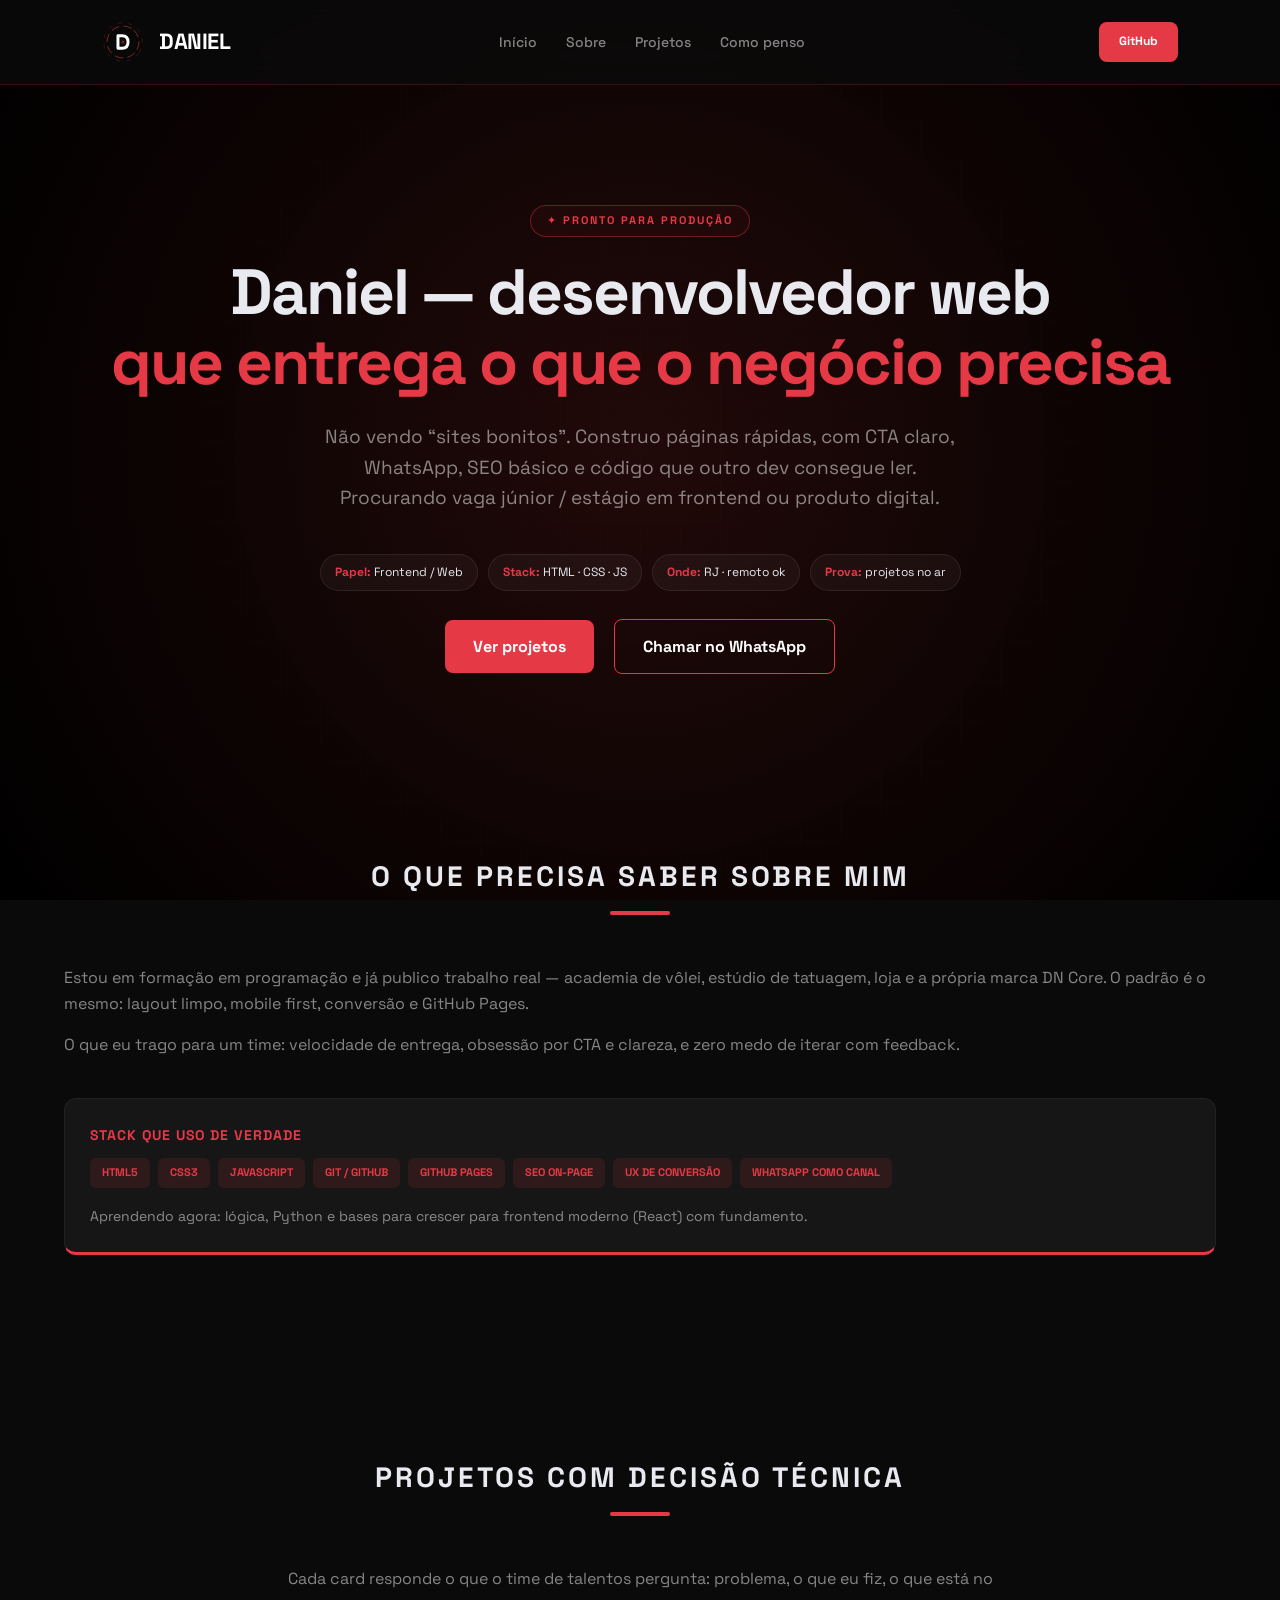
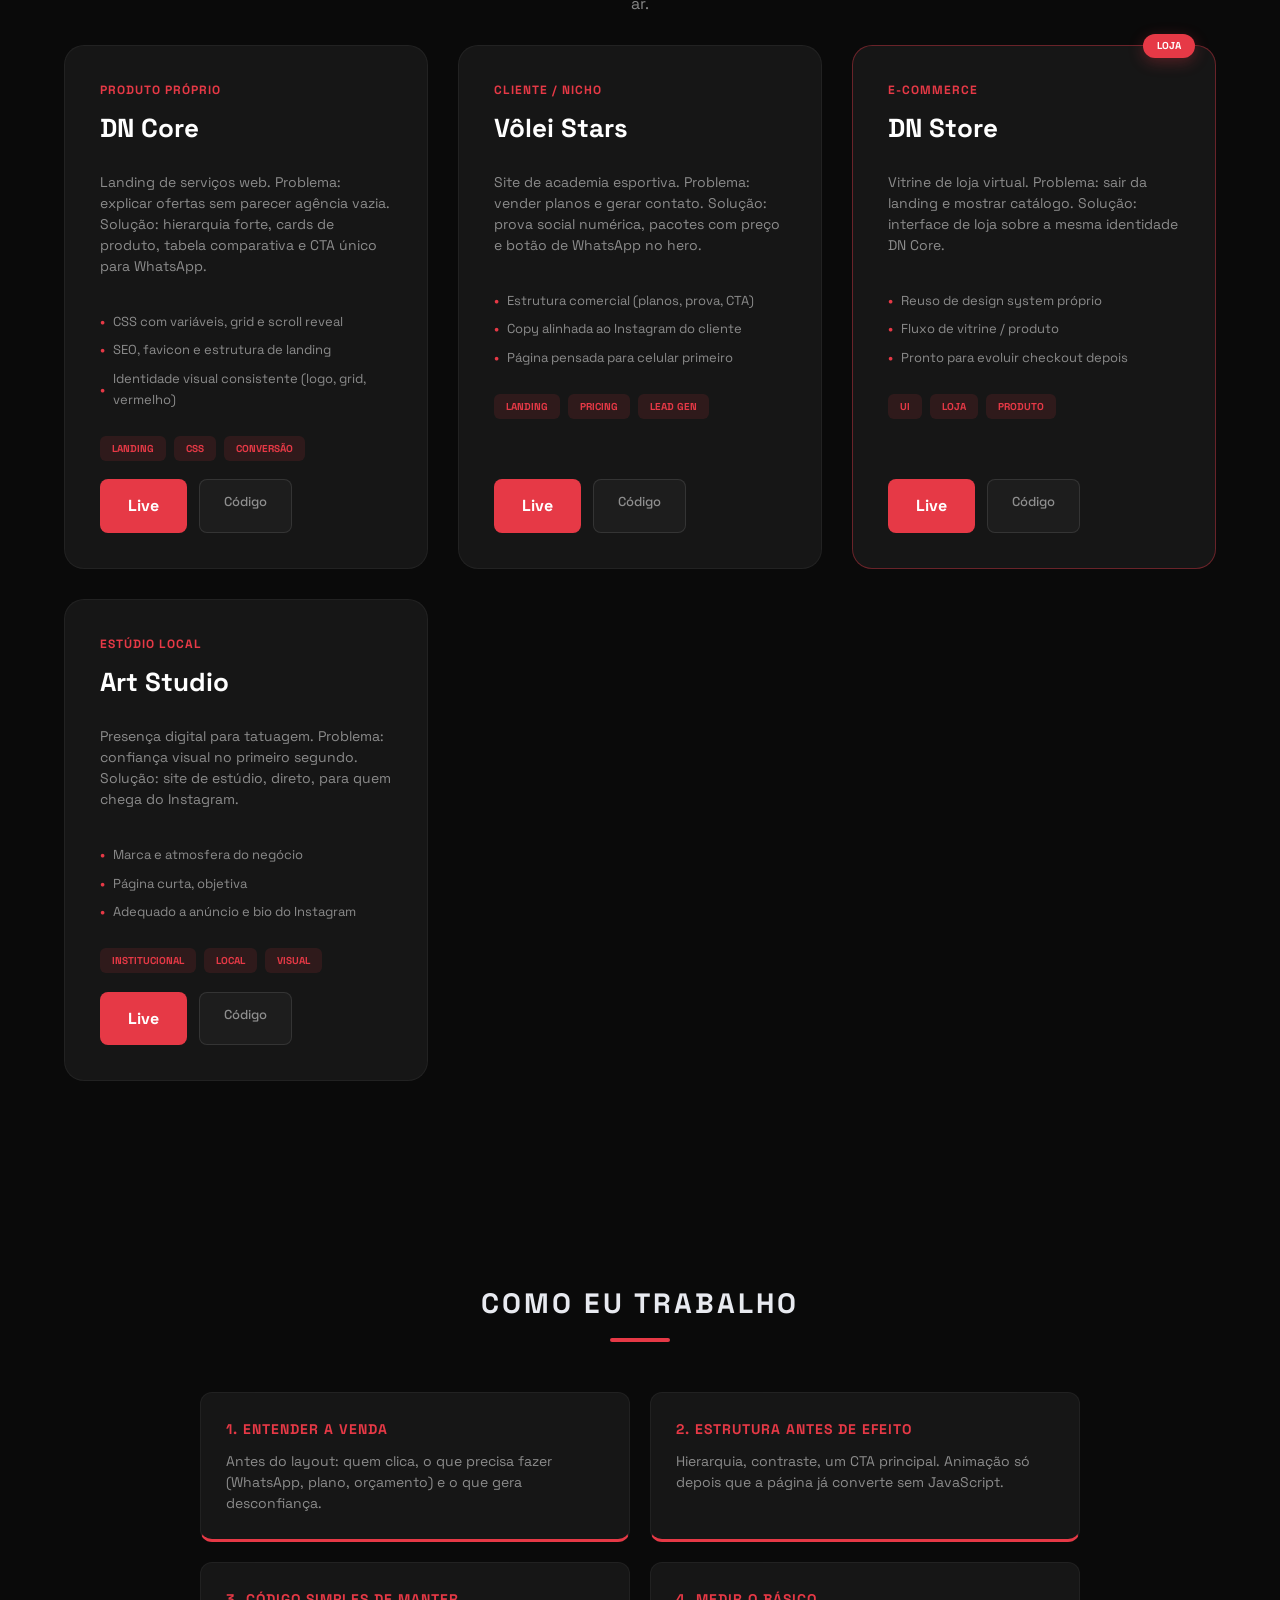
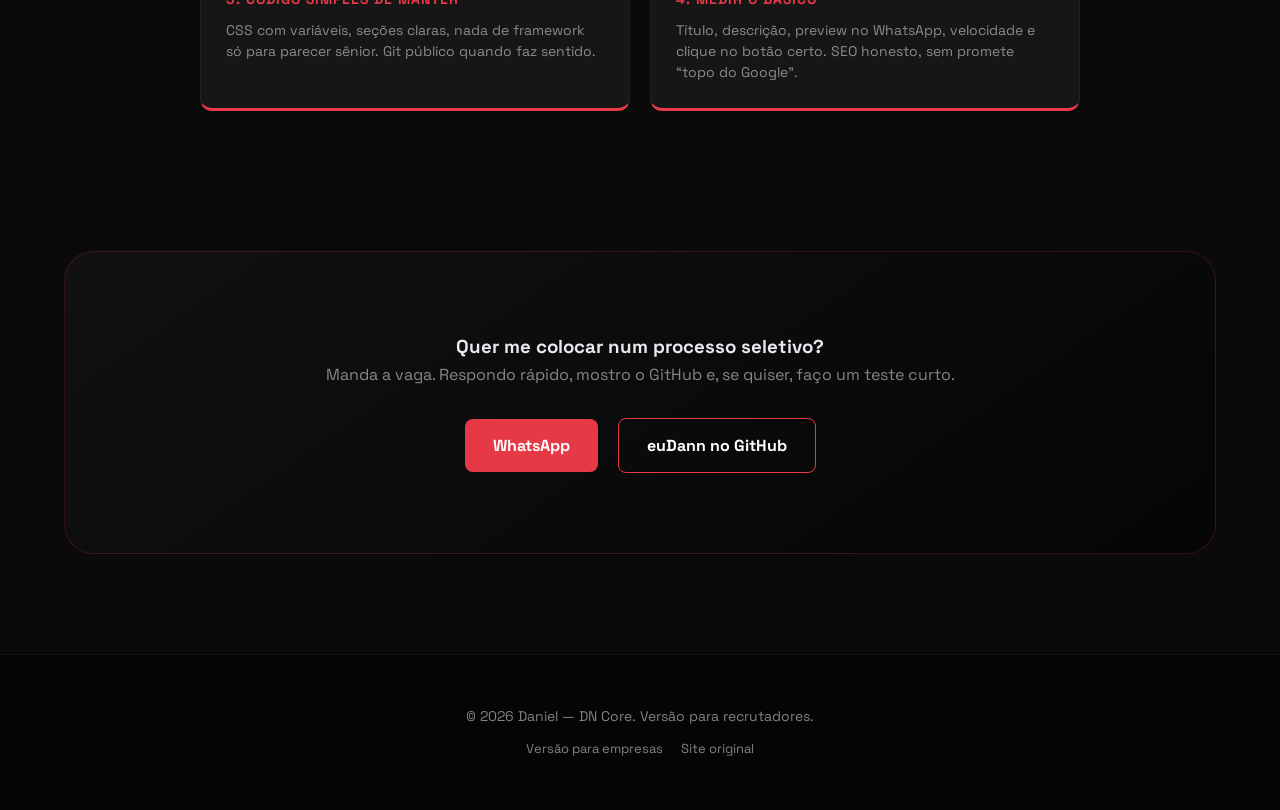
==== index.html @ 5cae2412 "Add files via upload" ====
<!DOCTYPE html>
<html lang="pt-br">
<head>
  <meta charset="UTF-8">
  <meta name="viewport" content="width=device-width, initial-scale=1.0">
  <title>Daniel | Desenvolvedor Web</title>
  <meta name="description" content="Desenvolvedor web focado em HTML, CSS, JavaScript e páginas que convertem. Portfólio com projetos reais: landing pages, sites institucionais e loja virtual.">
  <meta name="author" content="Daniel — DN Core">
  <meta property="og:title" content="Daniel | Desenvolvedor Web">
  <meta property="og:description" content="Sites rápidos, conversão e entrega. HTML, CSS, JavaScript, GitHub Pages.">
  <link rel="icon" type="image/svg+xml" href="favicon.svg">
  <link href="https://fonts.googleapis.com/css2?family=Space+Grotesk:wght@300;500;700;800&display=swap" rel="stylesheet">
  <link rel="stylesheet" href="style.css">
</head>
<body>
<div class="bg-grid-overlay"></div>
<div class="bg-animation"></div>

<div class="vs-page">
  <header class="vs-header">
    <a href="#inicio" class="vs-logo-wrapper">
      <svg class="vs-logo-svg" viewBox="0 0 100 100" fill="none" xmlns="http://www.w3.org/2000/svg">
        <circle cx="50" cy="50" r="46" stroke="var(--primary-red)" stroke-width="1.5" stroke-dasharray="10 15" opacity="0.3">
          <animateTransform attributeName="transform" type="rotate" from="0 50 50" to="360 50 50" dur="20s" repeatCount="indefinite" />
        </circle>
        <circle cx="50" cy="50" r="38" stroke="var(--primary-red)" stroke-width="2" stroke-dasharray="20 10" opacity="0.6">
          <animateTransform attributeName="transform" type="rotate" from="360 50 50" to="0 50 50" dur="15s" repeatCount="indefinite" />
        </circle>
        <path d="M38 35V65M38 35H48C58 35 62 42 62 50C62 58 58 65 48 65H38" stroke="white" stroke-width="7" stroke-linecap="round" stroke-linejoin="round"/>
        <circle cx="50" cy="50" r="4" fill="var(--primary-red)">
          <animate attributeName="r" values="3;5;3" dur="2s" repeatCount="indefinite" />
          <animate attributeName="opacity" values="0.5;1;0.5" dur="2s" repeatCount="indefinite" />
        </circle>
      </svg>
      <div class="vs-logo-text">Daniel<span></span></div>
    </a>
    <nav class="vs-nav">
      <a href="#inicio">Início</a>
      <a href="#sobre">Sobre</a>
      <a href="#projetos">Projetos</a>
      <a href="#como">Como penso</a>
    </nav>
    <a href="https://github.com/euDann" class="btn-primary pulsing" style="font-size: 12px; padding: 10px 20px;" target="_blank" rel="noopener">GitHub</a>
  </header>

  <section class="vs-hero" id="inicio">
    <div class="kicker">✦ PRONTO PARA PRODUÇÃO</div>
    <h1>Daniel — desenvolvedor web<br><span>que entrega o que o negócio precisa</span></h1>
    <p>Não vendo “sites bonitos”. Construo páginas rápidas, com CTA claro, WhatsApp, SEO básico e código que outro dev consegue ler. Procurando vaga júnior / estágio em frontend ou produto digital.</p>
    <div class="scan-bar">
      <span><strong>Papel:</strong> Frontend / Web</span>
      <span><strong>Stack:</strong> HTML · CSS · JS</span>
      <span><strong>Onde:</strong> RJ · remoto ok</span>
      <span><strong>Prova:</strong> projetos no ar</span>
    </div>
    <div class="vs-hero-actions">
      <a href="#projetos" class="btn-primary">Ver projetos</a>
      <a href="https://wa.me/5521973561952?text=Olá Daniel, vi seu portfólio para recrutadores e gostaria de conversar sobre uma vaga." class="btn-primary btn-ghost">Chamar no WhatsApp</a>
    </div>
  </section>

  <section id="sobre">
    <div class="section-title reveal">
      <h2>O que precisa saber sobre mim</h2>
      <div></div>
    </div>
    <div class="about-grid">
      <div class="about-copy reveal">
        <p>Estou em formação em programação e já publico trabalho real — academia de vôlei, estúdio de tatuagem, loja e a própria marca DN Core. O padrão é o mesmo: layout limpo, mobile first, conversão e GitHub Pages.</p>
        <p>O que eu trago para um time: velocidade de entrega, obsessão por CTA e clareza, e zero medo de iterar com feedback.</p>
      </div>
      <div class="spec-item reveal">
        <h4>Stack que uso de verdade</h4>
        <div class="stack-wrap" style="margin-top:12px;">
          <span class="tag">HTML5</span>
          <span class="tag">CSS3</span>
          <span class="tag">JavaScript</span>
          <span class="tag">Git / GitHub</span>
          <span class="tag">GitHub Pages</span>
          <span class="tag">SEO on-page</span>
          <span class="tag">UX de conversão</span>
          <span class="tag">WhatsApp como canal</span>
        </div>
        <p style="margin-top:18px;">Aprendendo agora: lógica, Python e bases para crescer para frontend moderno (React) com fundamento.</p>
      </div>
    </div>
  </section>

  <section id="projetos">
    <div class="section-title reveal">
      <h2>Projetos com decisão técnica</h2>
      <div></div>
    </div>
    <p class="lead">Cada card responde o que o time de talentos pergunta: problema, o que eu fiz, o que está no ar.</p>
    <div class="projects-grid">
      <div class="project-card reveal">
        <div class="role">Produto próprio</div>
        <h3>DN Core</h3>
        <p class="card-desc">Landing de serviços web. Problema: explicar ofertas sem parecer agência vazia. Solução: hierarquia forte, cards de produto, tabela comparativa e CTA único para WhatsApp.</p>
        <ul class="feature-list">
          <li>CSS com variáveis, grid e scroll reveal</li>
          <li>SEO, favicon e estrutura de landing</li>
          <li>Identidade visual consistente (logo, grid, vermelho)</li>
        </ul>
        <div style="margin-bottom: 20px;"><span class="tag">Landing</span><span class="tag">CSS</span><span class="tag">Conversão</span></div>
        <div class="btn-row">
          <a href="https://eudann.github.io/DN-Core/" class="btn-primary" target="_blank" rel="noopener">Live</a>
          <a href="https://github.com/euDann/DN-Core" class="btn-example" target="_blank" rel="noopener">Código</a>
        </div>
      </div>

      <div class="project-card reveal">
        <div class="role">Cliente / nicho</div>
        <h3>Vôlei Stars</h3>
        <p class="card-desc">Site de academia esportiva. Problema: vender planos e gerar contato. Solução: prova social numérica, pacotes com preço e botão de WhatsApp no hero.</p>
        <ul class="feature-list">
          <li>Estrutura comercial (planos, prova, CTA)</li>
          <li>Copy alinhada ao Instagram do cliente</li>
          <li>Página pensada para celular primeiro</li>
        </ul>
        <div style="margin-bottom: 20px;"><span class="tag">Landing</span><span class="tag">Pricing</span><span class="tag">Lead gen</span></div>
        <div class="btn-row">
          <a href="https://eudann.github.io/Volei-Stars-V2/" class="btn-primary" target="_blank" rel="noopener">Live</a>
          <a href="https://github.com/euDann/Volei-Stars-V2" class="btn-example" target="_blank" rel="noopener">Código</a>
        </div>
      </div>

      <div class="project-card reveal" style="border-color: rgba(230, 57, 70, 0.4);">
        <div class="badge-featured">LOJA</div>
        <div class="role">E-commerce</div>
        <h3>DN Store</h3>
        <p class="card-desc">Vitrine de loja virtual. Problema: sair da landing e mostrar catálogo. Solução: interface de loja sobre a mesma identidade DN Core.</p>
        <ul class="feature-list">
          <li>Reuso de design system próprio</li>
          <li>Fluxo de vitrine / produto</li>
          <li>Pronto para evoluir checkout depois</li>
        </ul>
        <div style="margin-bottom: 20px;"><span class="tag">UI</span><span class="tag">Loja</span><span class="tag">Produto</span></div>
        <div class="btn-row">
          <a href="https://eudann.github.io/DN-Store/" class="btn-primary" target="_blank" rel="noopener">Live</a>
          <a href="https://github.com/euDann/DN-Store" class="btn-example" target="_blank" rel="noopener">Código</a>
        </div>
      </div>

      <div class="project-card reveal">
        <div class="role">Estúdio local</div>
        <h3>Art Studio</h3>
        <p class="card-desc">Presença digital para tatuagem. Problema: confiança visual no primeiro segundo. Solução: site de estúdio, direto, para quem chega do Instagram.</p>
        <ul class="feature-list">
          <li>Marca e atmosfera do negócio</li>
          <li>Página curta, objetiva</li>
          <li>Adequado a anúncio e bio do Instagram</li>
        </ul>
        <div style="margin-bottom: 20px;"><span class="tag">Institucional</span><span class="tag">Local</span><span class="tag">Visual</span></div>
        <div class="btn-row">
          <a href="https://art-studio-core.vercel.app/" class="btn-primary" target="_blank" rel="noopener">Live</a>
          <a href="https://github.com/euDann/art-studio" class="btn-example" target="_blank" rel="noopener">Código</a>
        </div>
      </div>
    </div>
  </section>

  <section id="como">
    <div class="section-title reveal">
      <h2>Como eu trabalho</h2>
      <div></div>
    </div>
    <div class="specs">
      <div class="spec-item reveal">
        <h4>1. Entender a venda</h4>
        <p>Antes do layout: quem clica, o que precisa fazer (WhatsApp, plano, orçamento) e o que gera desconfiança.</p>
      </div>
      <div class="spec-item reveal">
        <h4>2. Estrutura antes de efeito</h4>
        <p>Hierarquia, contraste, um CTA principal. Animação só depois que a página já converte sem JavaScript.</p>
      </div>
      <div class="spec-item reveal">
        <h4>3. Código simples de manter</h4>
        <p>CSS com variáveis, seções claras, nada de framework só para parecer sênior. Git público quando faz sentido.</p>
      </div>
      <div class="spec-item reveal">
        <h4>4. Medir o básico</h4>
        <p>Título, descrição, preview no WhatsApp, velocidade e clique no botão certo. SEO honesto, sem promete “topo do Google”.</p>
      </div>
    </div>
  </section>

  <section class="reveal" id="contato" style="padding-top: 0;">
    <div class="vs-cta-card">
      <h3>Quer me colocar num processo seletivo?</h3>
      <p style="margin-bottom: 30px; color: var(--text-dim);">Manda a vaga. Respondo rápido, mostro o GitHub e, se quiser, faço um teste curto.</p>
      <div class="vs-hero-actions">
        <a href="https://wa.me/5521973561952?text=Olá Daniel, vi o portfólio (versão recrutador) e quero falar sobre uma vaga." class="btn-primary">WhatsApp</a>
        <a href="https://github.com/euDann" class="btn-primary btn-ghost" target="_blank" rel="noopener">euDann no GitHub</a>
      </div>
    </div>
  </section>

  <footer class="vs-footer">
    <p class="muted" style="font-size: 14px;">© 2026 Daniel — DN Core. Versão para recrutadores.</p>
    <div class="footer-links">
      <a href="../empresas/index.html">Versão para empresas</a>
      <a href="https://eudann.github.io/DN-Core/" target="_blank" rel="noopener">Site original</a>
    </div>
  </footer>
</div>
<script src="script.js"></script>
</body>
</html>
---- style.css ----
/* 1. VARIÁVEIS E CONFIGURAÇÕES TÉCNICAS */
:root {
    --primary-red: #e63946;
    --dark-bg: #0a0a0a;
    --card-bg: #161616;
    --text-main: #e8eaf0;
    --text-dim: rgba(255, 255, 255, 0.5);
    --grid-color: rgba(230, 57, 70, 0.06);
    --transition: 0.4s cubic-bezier(0.175, 0.885, 0.32, 1.275);
}
* { box-sizing: border-box; margin: 0; padding: 0; }
html { 
    scroll-behavior: smooth; 
    overflow-x: hidden;
}
body { 
    background: var(--dark-bg); 
    color: var(--text-main); 
    font-family: 'Space Grotesk', system-ui, sans-serif; 
    line-height: 1.6;
}
/* 2. BACKGROUNDS (Geral) */
.bg-grid-overlay {
    position: fixed;
    top: 0; left: 0; width: 100%; height: 100%;
    z-index: -2;
    background-image: 
        linear-gradient(var(--grid-color) 1px, transparent 1px),
        linear-gradient(90deg, var(--grid-color) 1px, transparent 1px);
    background-size: 40px 40px;
}
.bg-animation {
    position: fixed;
    top: 0; left: 0; width: 100%; height: 100%;
    z-index: -1;
    background: radial-gradient(circle at 50% 50%, rgba(40, 10, 10, 0.8) 0%, #000 100%);
}
/* 3. HEADER & LOGO */
.vs-header {
    background: rgba(10, 10, 10, 0.8);
    backdrop-filter: blur(15px);
    -webkit-backdrop-filter: blur(15px);
    border-bottom: 1px solid rgba(230, 57, 70, 0.2);
    padding: 0 5%;
    display: flex;
    align-items: center;
    justify-content: space-between;
    height: 85px;
    position: sticky;
    top: 0;
    z-index: 100;
}
.vs-logo-wrapper { 
    display: flex; 
    align-items: center; 
    gap: 15px; 
    text-decoration: none; 
    color: #fff; 
}
.vs-logo-svg {
    width: 42px;
    height: 42px;
}
.vs-logo-text { 
    font-size: 22px; 
    font-weight: 800; 
    letter-spacing: -0.5px; 
    text-transform: uppercase; 
}
.vs-logo-text span { 
    color: var(--primary-red); 
    font-weight: 300; 
}
/* 4. NAVEGAÇÃO */
.vs-nav { display: none; } 
.vs-nav a { 
    color: var(--text-dim); 
    text-decoration: none; 
    margin-right: 25px; 
    font-size: 14px; 
    font-weight: 500; 
    transition: 0.3s ease;
}
.vs-nav a:hover { color: var(--primary-red); }
/* 5. BOTÕES */
.btn-primary {
    background: var(--primary-red);
    color: #fff;
    border: none;
    padding: 14px 28px;
    border-radius: 8px;
    font-weight: 700;
    cursor: pointer;
    transition: var(--transition);
    text-decoration: none;
    display: inline-block;
    text-align: center;
}
.btn-primary:hover { 
    transform: translateY(-3px); 
    box-shadow: 0 10px 25px rgba(230, 57, 70, 0.4); 
}
.btn-primary.pulsing { 
    animation: pulse 2s infinite; 
}
.btn-example {
    background: rgba(255, 255, 255, 0.03);
    color: var(--text-dim);
    border: 1px solid rgba(255, 255, 255, 0.1);
    padding: 12px 24px;
    border-radius: 8px;
    font-weight: 500;
    text-decoration: none;
    display: block;
    margin-top: 12px;
    font-size: 13px;
    transition: 0.3s;
}
.btn-example:hover { 
    border-color: var(--primary-red); 
    color: #fff; 
    background: rgba(230, 57, 70, 0.08); 
}
/* 6. ANIMAÇÕES */
@keyframes pulse {
    0% { box-shadow: 0 0 0 0 rgba(230, 57, 70, 0.7); }
    70% { box-shadow: 0 0 0 12px rgba(230, 57, 70, 0); }
    100% { box-shadow: 0 0 0 0 rgba(230, 57, 70, 0); }
}
/* 7. SEÇÕES & HERO */
section { 
    padding: 80px 1.5rem; 
    max-width: 1200px; 
    margin: 0 auto; 
}
.vs-hero { text-align: center; padding: 120px 1.5rem 80px; }
.vs-hero h1 { 
    font-size: clamp(32px, 8vw, 64px); 
    line-height: 1.1; 
    margin-bottom: 25px; 
    font-weight: 800; 
    letter-spacing: -2px; 
}
.vs-hero h1 span { color: var(--primary-red); }
.vs-hero p { 
    color: var(--text-dim); 
    margin-bottom: 40px; 
    font-size: clamp(16px, 4vw, 19px); 
    max-width: 650px; 
    margin-left: auto; 
    margin-right: auto; 
}
.vs-hero-actions { 
    display: flex; 
    flex-direction: column; 
    gap: 15px; 
    align-items: center; 
}
/* 8. GRID DE PROJETOS */
.section-title { text-align: center; margin-bottom: 50px; }

.section-title h2 { 
    font-size: 28px; 
    margin-bottom: 12px; 
    text-transform: uppercase; 
    letter-spacing: 3px; 
}
.section-title div { 
    width: 60px; height: 4px; 
    background: var(--primary-red); 
    margin: 0 auto; 
    border-radius: 10px; 
}
.projects-grid { 
    display: grid; 
    grid-template-columns: repeat(auto-fit, minmax(300px, 1fr)); 
    gap: 30px; 
}
.project-card { 
    background: var(--card-bg); 
    border-radius: 20px; 
    padding: 35px;
    border: 1px solid rgba(255,255,255,0.05); 
    transition: var(--transition); 
    display: flex; 
    flex-direction: column;
    position: relative; /* Mantém o badge fixo ao card */
    /* overflow: hidden; REMOVIDO para o badge não ser cortado no topo */
}
.project-card:hover { 
    border-color: rgba(230, 57, 70, 0.4); 
    transform: translateY(-10px); 
    background: linear-gradient(145deg, #1a1a1a 0%, #161616 100%);
}
.project-card h3 { 
    color: #fff; 
    margin-bottom: 12px; 
    font-size: 26px; 
}

/* Ajuste do Badge "Mais Completo" */
.badge-featured {
    position: absolute;
    top: -12px; 
    right: 20px;
    background: var(--primary-red);
    color: white;
    padding: 4px 14px;
    border-radius: 20px;
    font-size: 10px;
    font-weight: 800;
    z-index: 10;
    white-space: nowrap;
    box-shadow: 0 4px 15px rgba(230, 57, 70, 0.3);
}

.tag { 
    font-size: 10px; 
    background: rgba(230, 57, 70, 0.12); 
    color: var(--primary-red); 
    padding: 6px 12px; 
    border-radius: 6px; 
    margin-right: 8px; 
    font-weight: 700; 
    text-transform: uppercase; 
}

.feature-list {
    list-style: none;
    margin: 15px 0;
    padding: 0;
}
.feature-list li {
    font-size: 13px;
    color: var(--text-dim);
    margin-bottom: 8px;
    display: flex;
    align-items: center;
}
.feature-list li::before {
    content: "•";
    color: var(--primary-red);
    margin-right: 8px;
    font-weight: bold;
}
/* 9. TABELAS E EXTRAS */
.table-wrapper { 
    overflow-x: auto; 
    background: var(--card-bg); 
    border-radius: 20px; 
    border: 1px solid rgba(255, 255, 255, 0.05); 
}
.vs-table { width: 100%; border-collapse: collapse; min-width: 600px; }
.vs-table th, .vs-table td { 
    padding: 25px; 
    border-bottom: 1px solid rgba(255, 255, 255, 0.05); 
    text-align: left;
}
.vs-table th { 
    background: rgba(255, 255, 255, 0.02); 
    color: var(--primary-red); 
    font-size: 12px; 
    letter-spacing: 2px;
}
.seo-box { 
    margin-top: 25px; 
    padding: 25px; 
    background: rgba(230, 57, 70, 0.03); 
    border-radius: 15px; 
    border-left: 4px solid var(--primary-red); 
}
/* 10. CTA CARD */
.vs-cta-card {
    background: linear-gradient(145deg, #111 0%, #050505 100%);
    border: 1px solid rgba(230, 57, 70, 0.2);
    border-radius: 30px;
    padding: 80px 20px;
    text-align: center;
}
/* 11. FOOTER */
.vs-footer { 
    padding: 50px 1rem; 
    text-align: center; 
    background: #050505; 
    border-top: 1px solid rgba(255,255,255,0.05); 
}
/* 12. SISTEMA DE REVEAL (Scroll) */
.reveal { 
    opacity: 0; 
    transform: translateY(40px); 
    transition: 1s cubic-bezier(0.215, 0.61, 0.355, 1); 
}
.reveal.active { 
    opacity: 1; 
    transform: translateY(0); 
}
/* Efeito de brilho no núcleo da logo */
.vs-logo-svg circle[fill="var(--primary-red)"] {
    filter: drop-shadow(0 0 3px var(--primary-red));
}
.specs { 
    display: grid; 
    /* Cria 2 colunas de tamanho igual */
    grid-template-columns: repeat(2, 1fr); 
    gap: 20px; 
    margin: 40px auto; 
    max-width: 900px; /* Mantém o grid centralizado e com leitura confortável */
    padding: 0 10px;
}

.spec-item { 
    background: var(--card-bg); 
    padding: 25px; 
    border-radius: 12px; 
    border: 1px solid rgba(255, 255, 255, 0.05);
    border-bottom: 3px solid var(--primary-red); 
    text-align: left;
    transition: var(--transition);
}

.spec-item:hover {
    transform: translateY(-5px);
    background: linear-gradient(145deg, #1a1a1a 0%, #161616 100%);
    border-color: rgba(230, 57, 70, 0.3);
}

.spec-item h4 { 
    color: var(--primary-red); 
    margin-bottom: 10px;
    text-transform: uppercase;
    font-size: 14px;
    letter-spacing: 1px;
}

.spec-item p {
    font-size: 14px;
    color: var(--text-dim);
    line-height: 1.5;
}


/* 13. MEDIA QUERIES (Desktop) */
@media (min-width: 768px) {
    .vs-nav { display: block; }
    .vs-hero-actions { flex-direction: row; justify-content: center; gap: 20px; }
    section { padding: 100px 1.5rem; }
    
    .vs-header { padding: 0 8%; }
    .specs { grid-template-columns: repeat(2, 1fr); }
    .scan-bar { justify-content: center; }
    .about-grid, .steps-grid { grid-template-columns: 1fr 1fr; }
    .faq-grid { grid-template-columns: 1fr 1fr; }
}
@media (max-width: 767px) {
    .specs { grid-template-columns: 1fr; max-width: 100%; }
    .vs-header { height: auto; min-height: 85px; flex-wrap: wrap; gap: 12px; padding: 14px 5%; }
}

.kicker {
    font-size: 11px;
    border: 1px solid rgba(230, 57, 70, 0.4);
    display: inline-block;
    padding: 6px 16px;
    border-radius: 30px;
    color: var(--primary-red);
    margin-bottom: 20px;
    font-weight: 700;
    letter-spacing: 2px;
    background: rgba(230,57,70,0.05);
}
.scan-bar {
    display: flex;
    flex-wrap: wrap;
    gap: 10px;
    justify-content: center;
    margin: 0 auto 28px;
    max-width: 820px;
}
.scan-bar span {
    font-size: 12px;
    color: var(--text-main);
    background: rgba(255,255,255,0.04);
    border: 1px solid rgba(255,255,255,0.08);
    padding: 8px 14px;
    border-radius: 999px;
}
.scan-bar strong { color: var(--primary-red); }
.btn-ghost {
    background: transparent;
    border: 1px solid var(--primary-red);
    color: #fff;
}
.btn-row { display: flex; gap: 12px; flex-wrap: wrap; margin-top: auto; }
.btn-row .btn-primary, .btn-row .btn-example { width: auto; margin-top: 0; }
.card-desc { font-size: 14px; color: var(--text-dim); margin: 10px 0 20px; line-height: 1.5; }
.about-grid, .steps-grid, .faq-grid {
    display: grid;
    grid-template-columns: 1fr;
    gap: 24px;
}
.about-copy p { color: var(--text-dim); margin-bottom: 16px; }
.stack-wrap { display: flex; flex-wrap: wrap; gap: 8px; }
.stack-wrap .tag { margin: 0; font-size: 11px; }
.step-num {
    width: 36px; height: 36px;
    border-radius: 50%;
    background: rgba(230, 57, 70, 0.15);
    color: var(--primary-red);
    display: flex; align-items: center; justify-content: center;
    font-weight: 800;
    margin-bottom: 12px;
}
.faq details {
    background: var(--card-bg);
    border: 1px solid rgba(255,255,255,0.05);
    border-radius: 14px;
    padding: 16px 18px;
}
.faq summary { cursor: pointer; font-weight: 700; }
.faq p { color: var(--text-dim); margin-top: 10px; font-size: 14px; }
.price { font-size: 28px; font-weight: 800; margin: 8px 0 4px; }
.price span { font-size: 14px; color: var(--text-dim); font-weight: 500; }
.ok { color: var(--primary-red); font-weight: 700; }
.muted { color: var(--text-dim); }
.wa-float {
    position: fixed;
    right: 18px;
    bottom: 18px;
    z-index: 120;
    background: #25d366;
    color: #042; 
    color: #052e16;
    font-weight: 800;
    padding: 14px 18px;
    border-radius: 999px;
    text-decoration: none;
    box-shadow: 0 10px 30px rgba(37, 211, 102, 0.35);
}
.footer-links { display: flex; gap: 18px; justify-content: center; flex-wrap: wrap; margin-top: 12px; }
.footer-links a { color: var(--text-dim); text-decoration: none; font-size: 13px; }
.footer-links a:hover { color: var(--primary-red); }
.project-card .role { font-size: 12px; color: var(--primary-red); letter-spacing: 1px; text-transform: uppercase; font-weight: 700; margin-bottom: 8px; }
.vs-table td:first-child { color: #fff; }
.lead { max-width: 720px; margin: 0 auto 28px; text-align: center; color: var(--text-dim); }
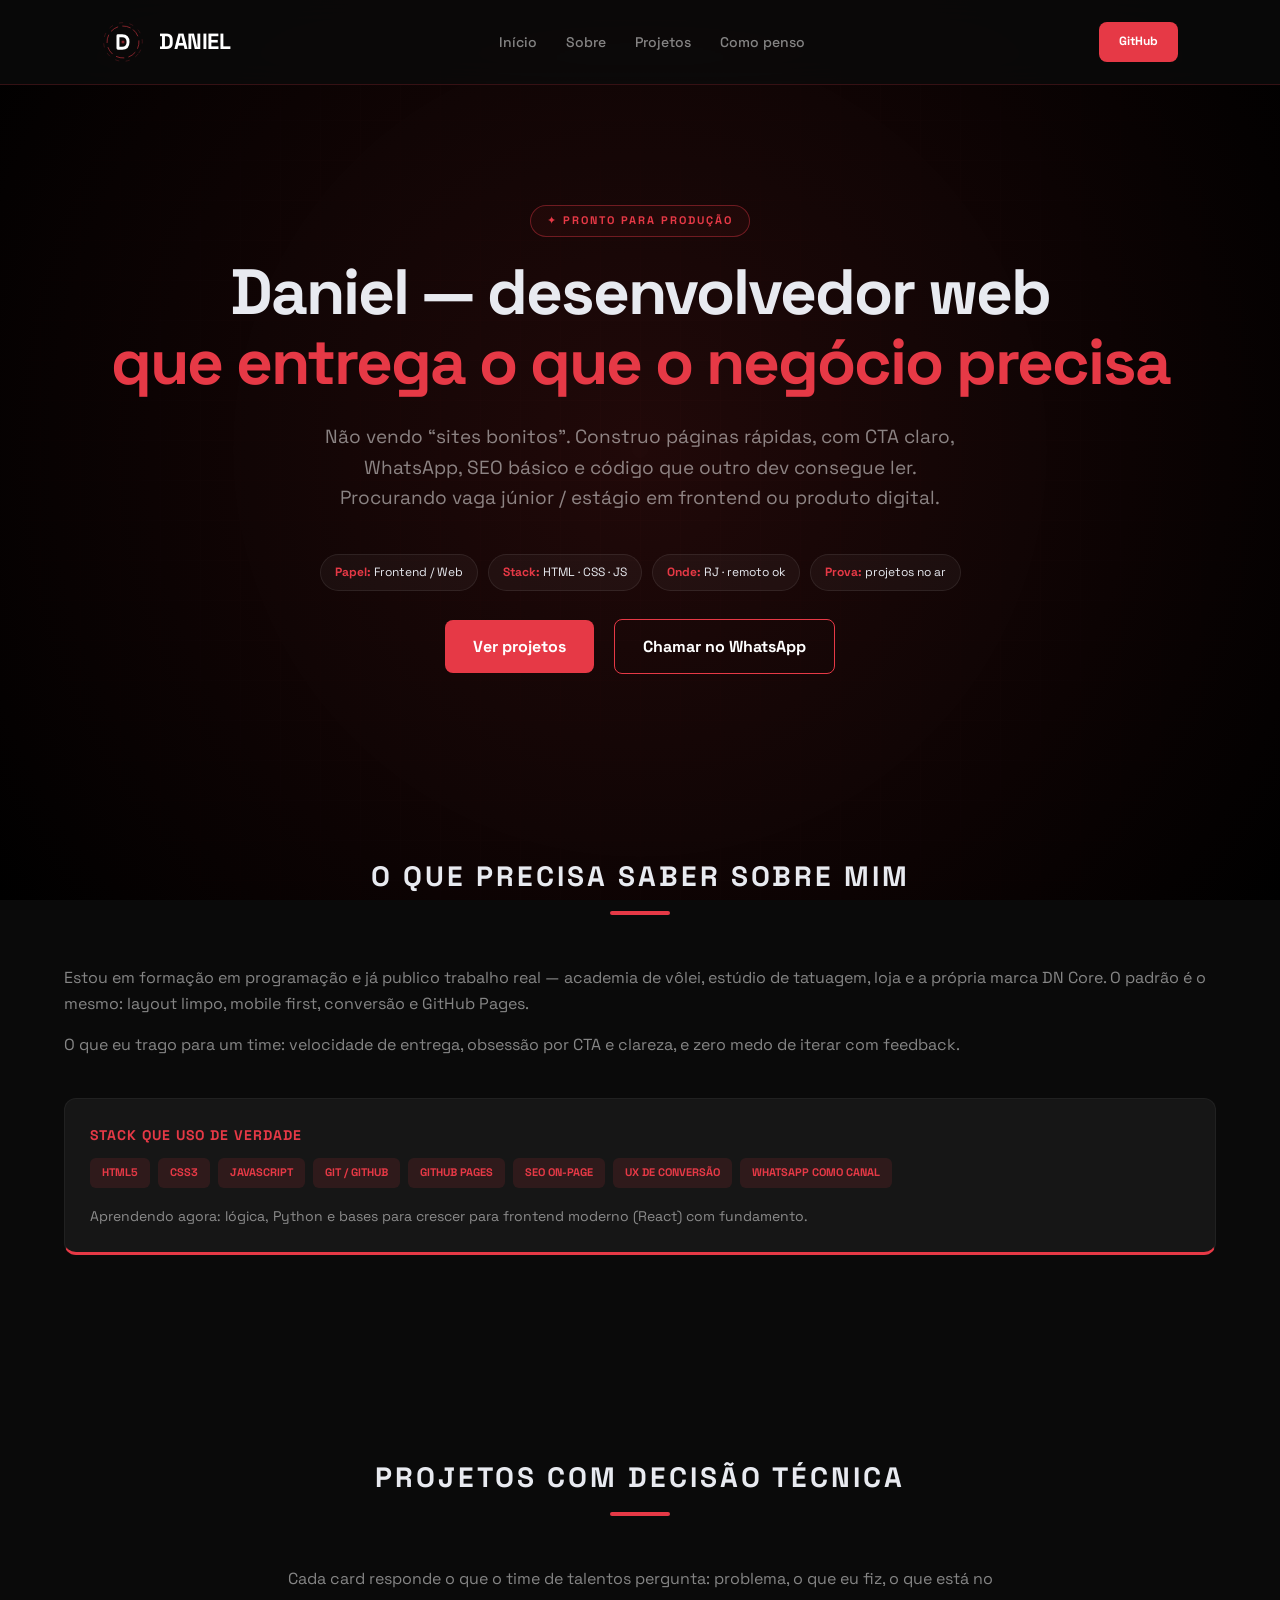
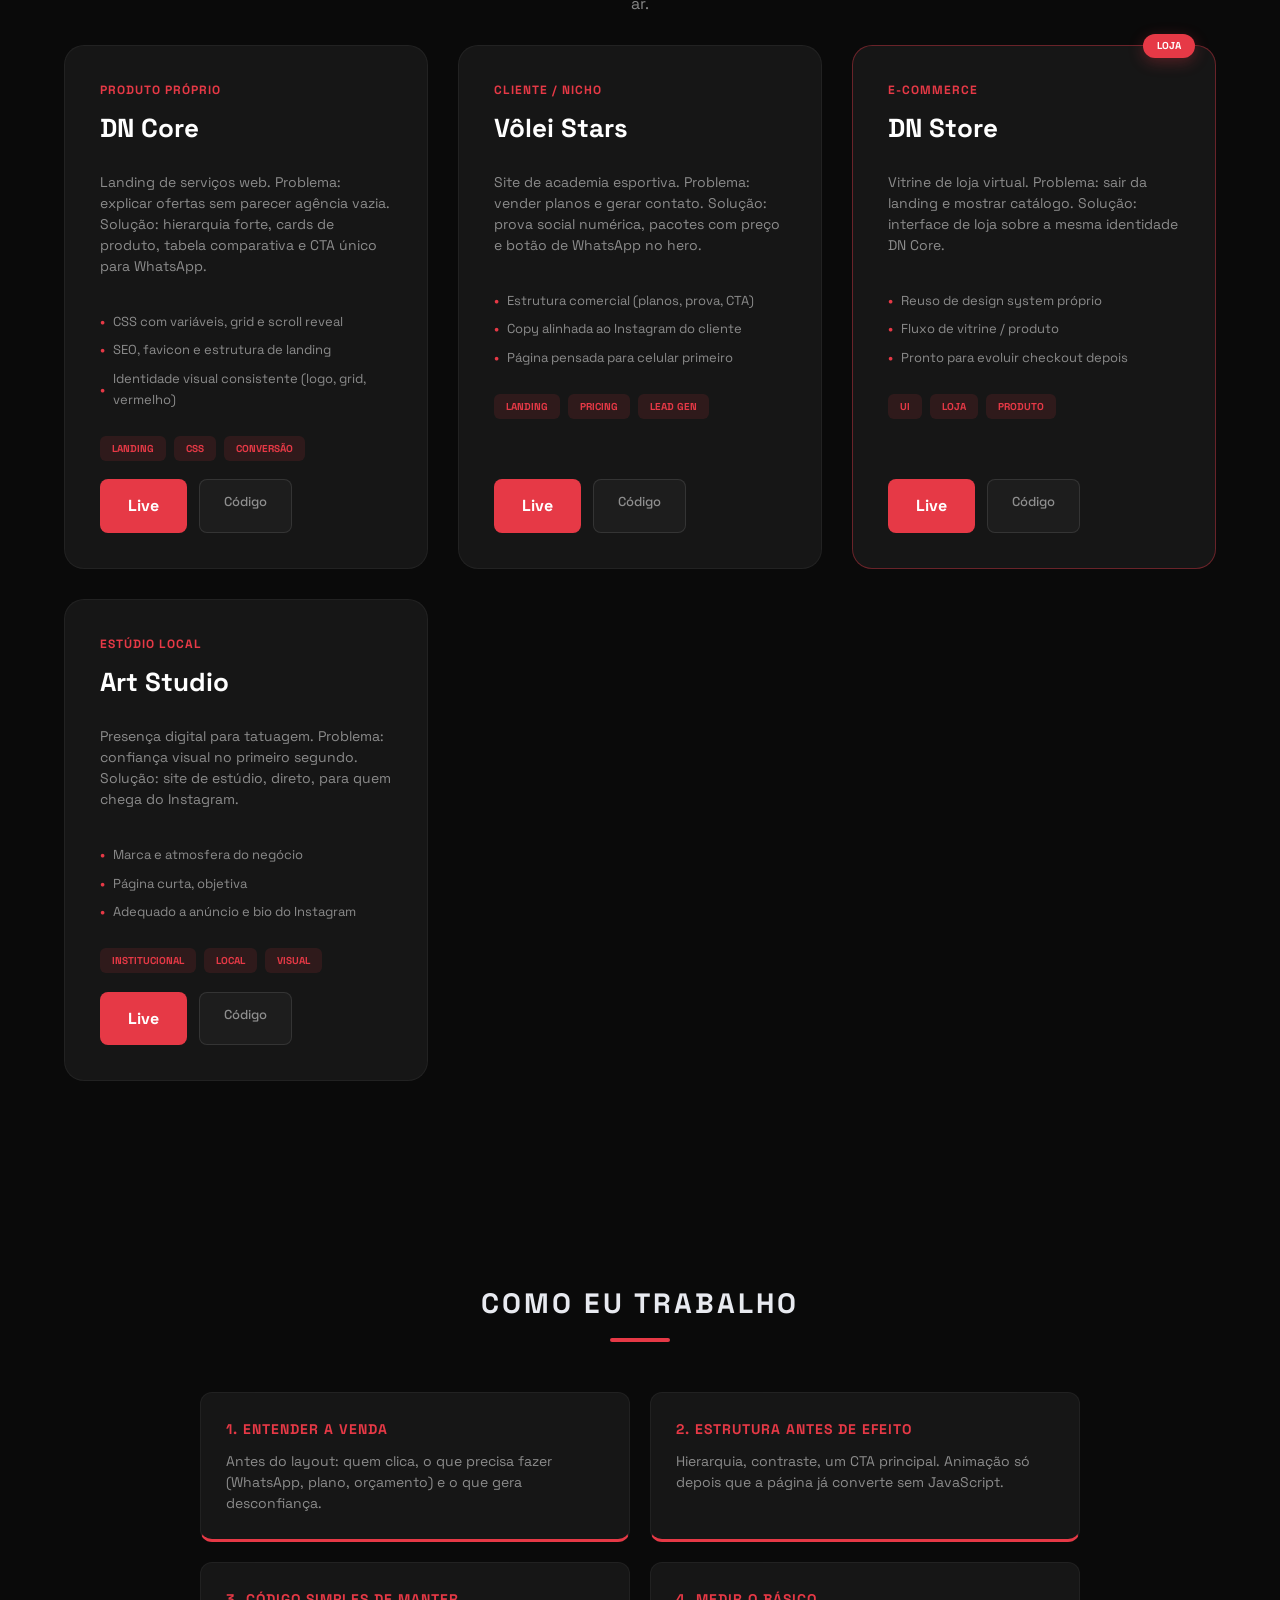
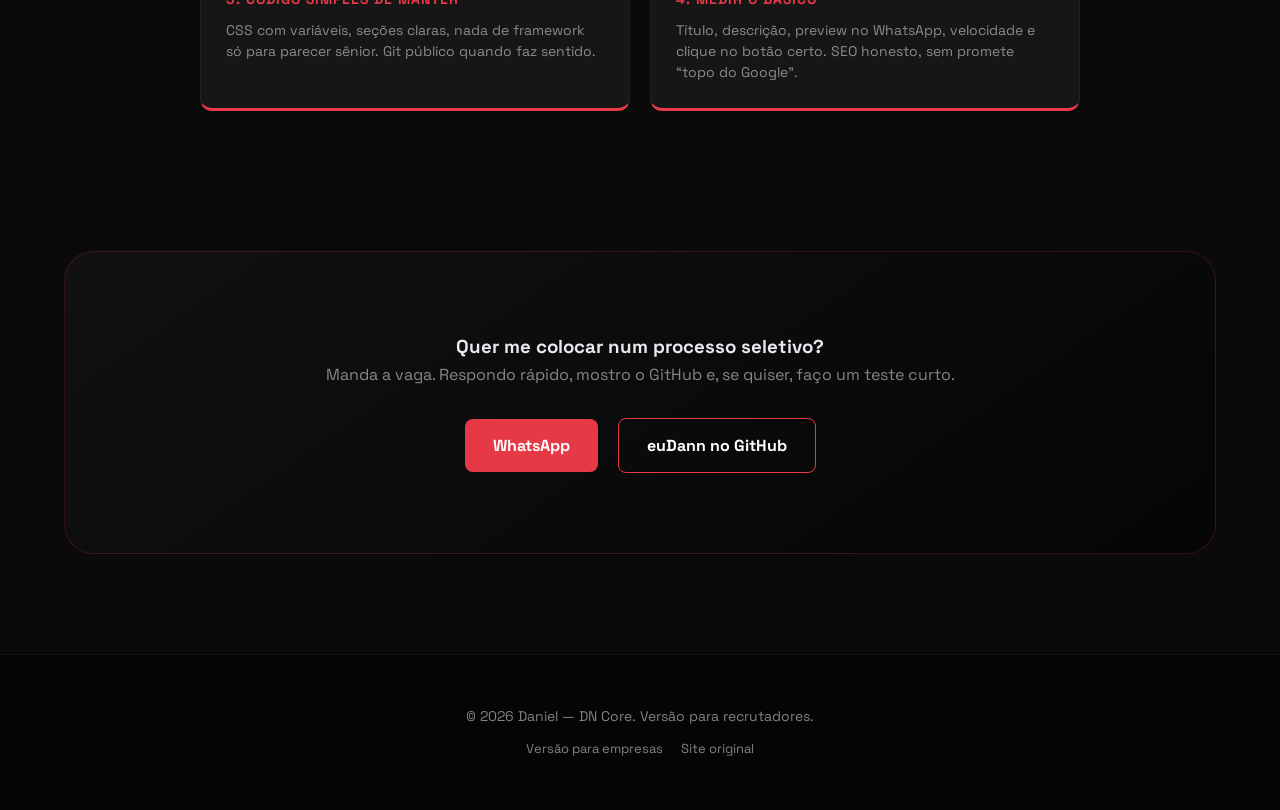
==== commit 52d63d0b: "Update index.html" ====
--- a/index.html
+++ b/index.html
@@ -137,7 +137,7 @@
         </ul>
         <div style="margin-bottom: 20px;"><span class="tag">UI</span><span class="tag">Loja</span><span class="tag">Produto</span></div>
         <div class="btn-row">
-          <a href="https://eudann.github.io/DN-Store/" class="btn-primary" target="_blank" rel="noopener">Live</a>
+          <a href="https://dn-store-8grw.vercel.app/" class="btn-primary" target="_blank" rel="noopener">Live</a>
           <a href="https://github.com/euDann/DN-Store" class="btn-example" target="_blank" rel="noopener">Código</a>
         </div>
       </div>
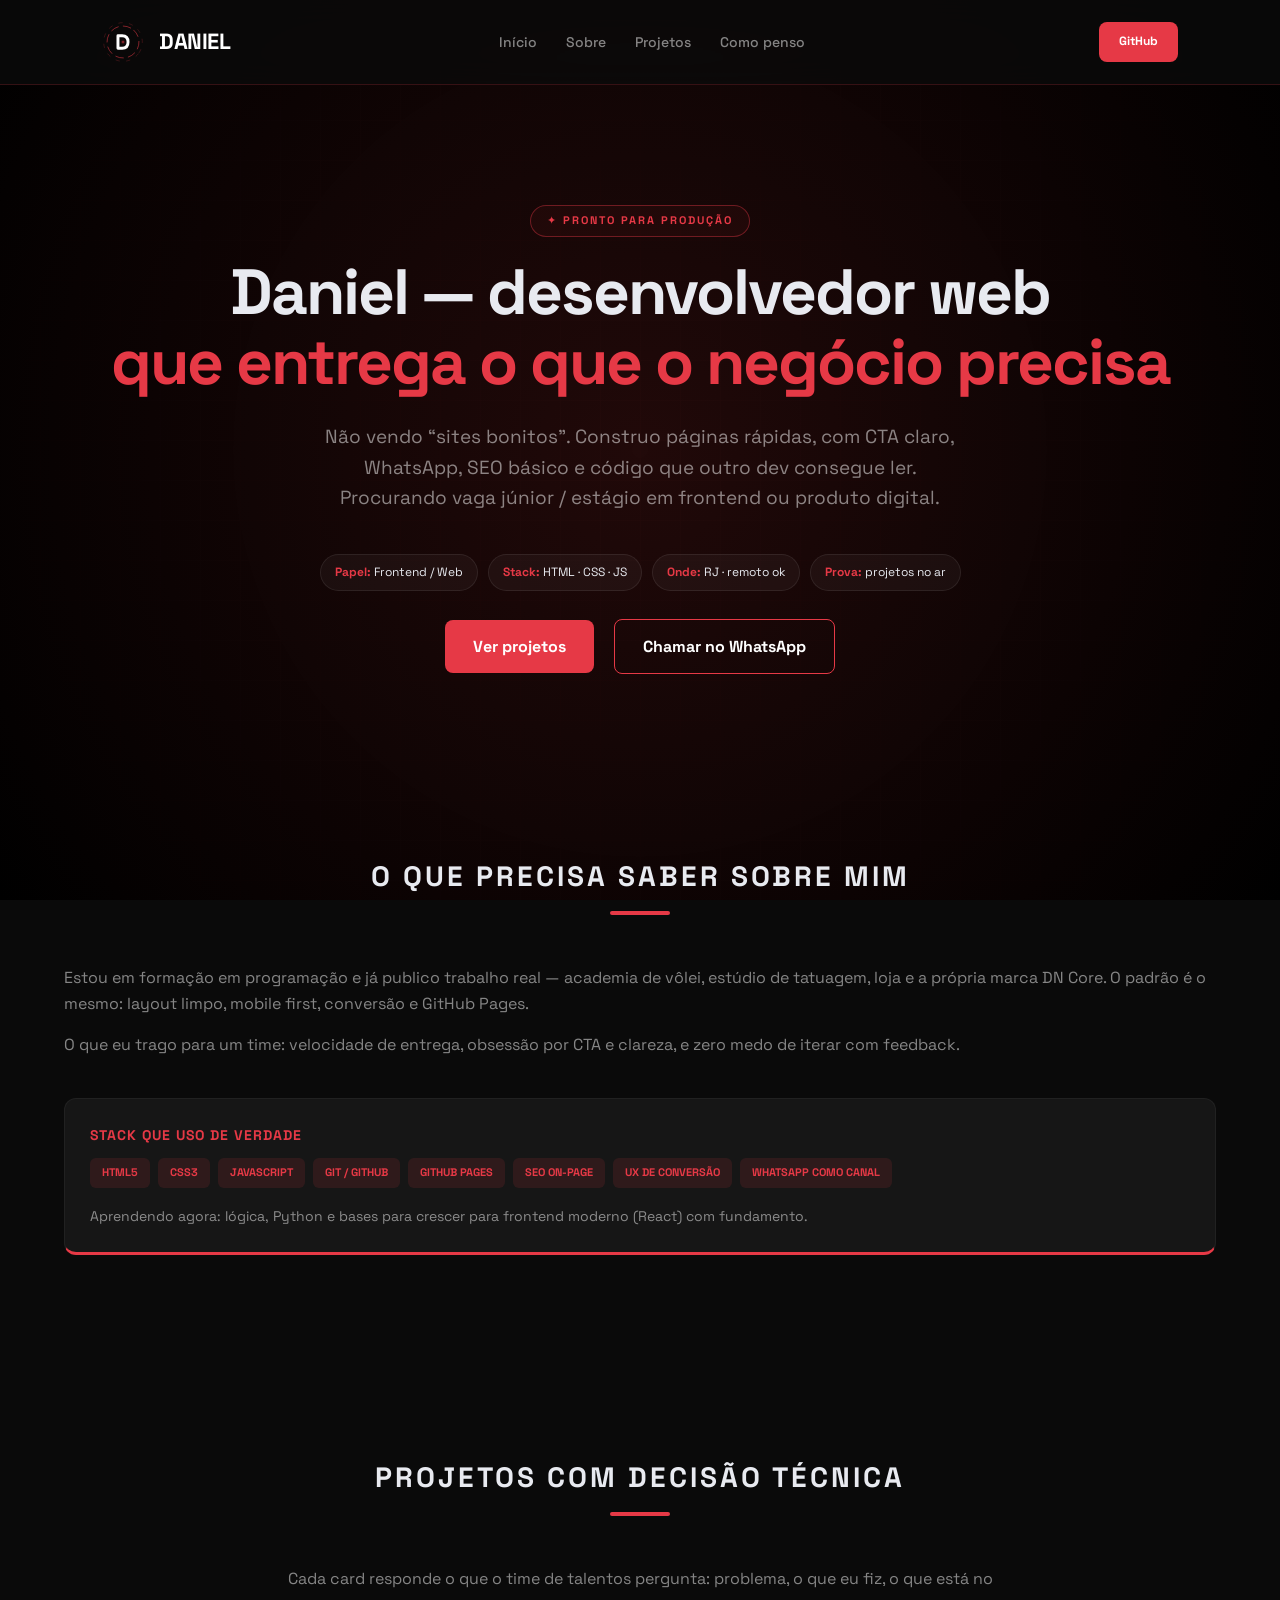
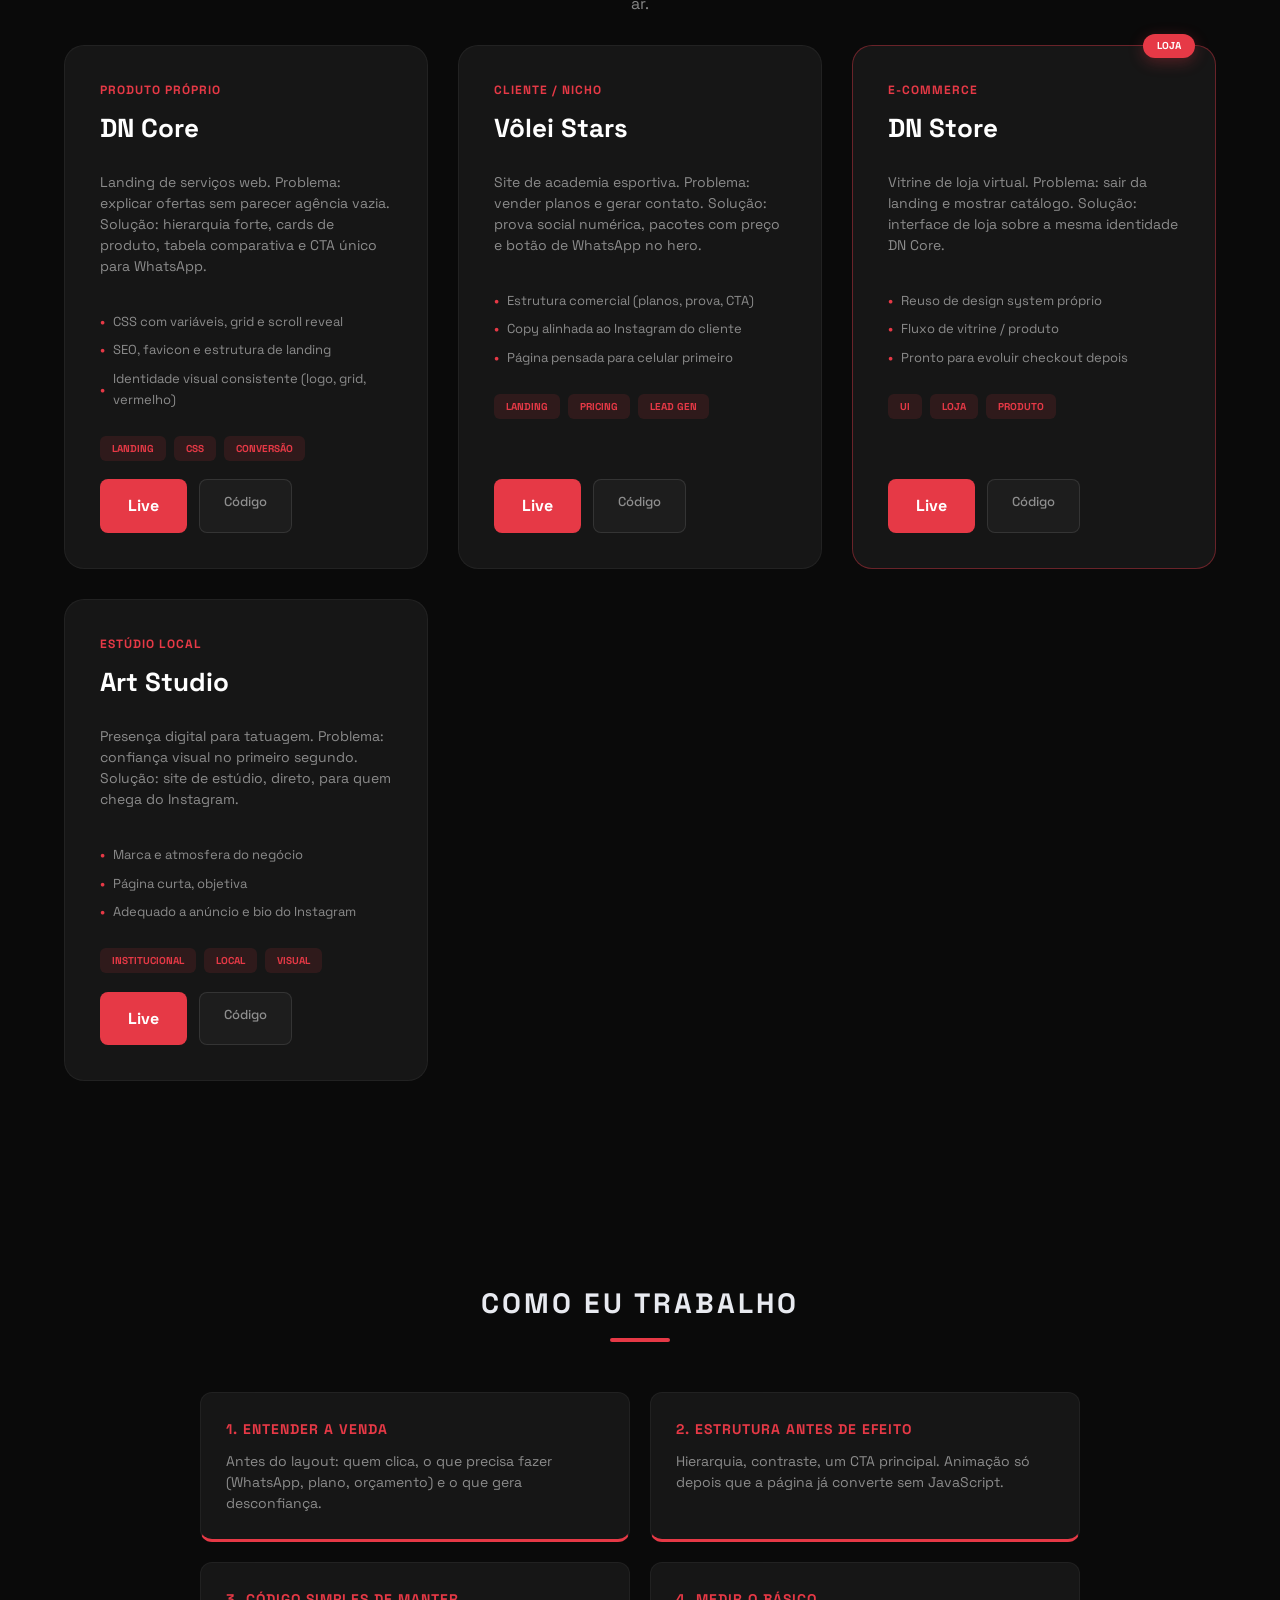
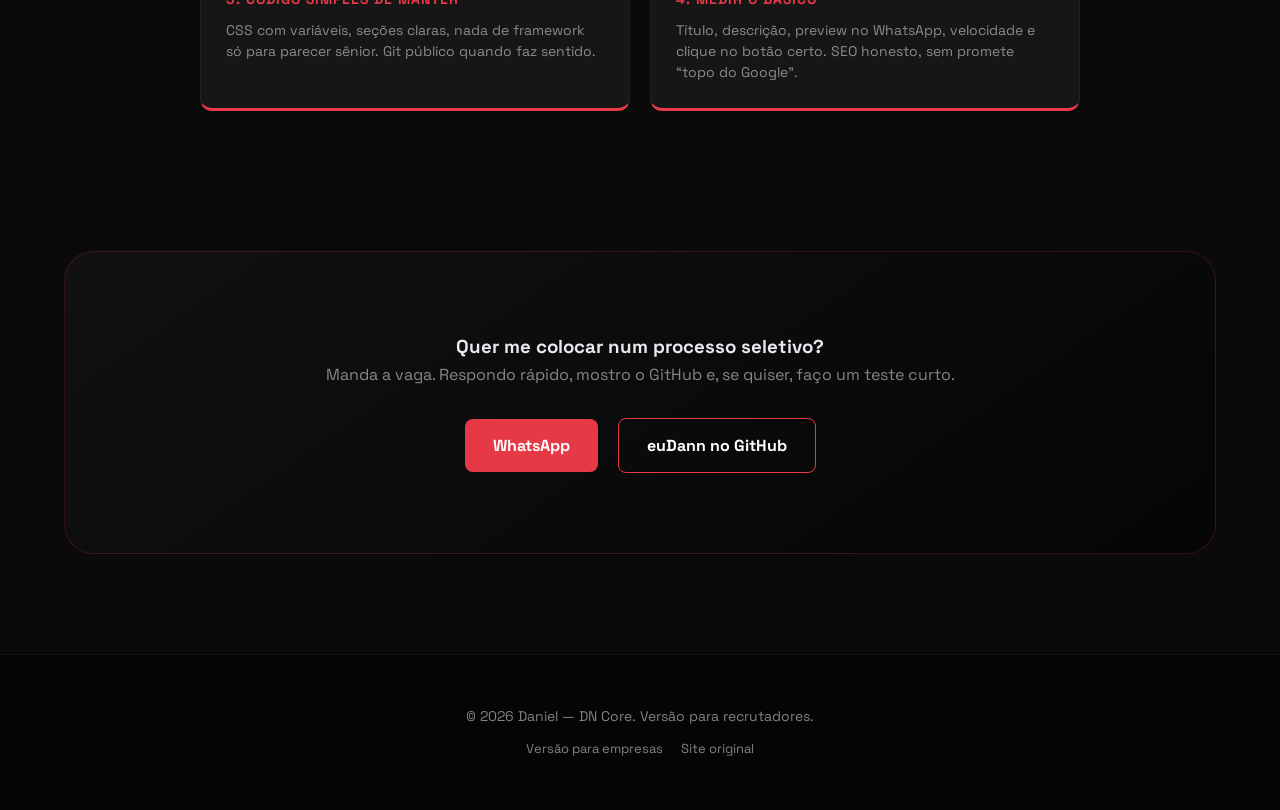
==== commit 7afefb14: "Update index.html" ====
--- a/index.html
+++ b/index.html
@@ -120,8 +120,8 @@
         </ul>
         <div style="margin-bottom: 20px;"><span class="tag">Landing</span><span class="tag">Pricing</span><span class="tag">Lead gen</span></div>
         <div class="btn-row">
-          <a href="https://eudann.github.io/Volei-Stars-V2/" class="btn-primary" target="_blank" rel="noopener">Live</a>
-          <a href="https://github.com/euDann/Volei-Stars-V2" class="btn-example" target="_blank" rel="noopener">Código</a>
+          <a href="https://volei-core.vercel.app/" class="btn-primary" target="_blank" rel="noopener">Live</a>
+          <a href="https://github.com/euDann/Volei-Core" class="btn-example" target="_blank" rel="noopener">Código</a>
         </div>
       </div>
 
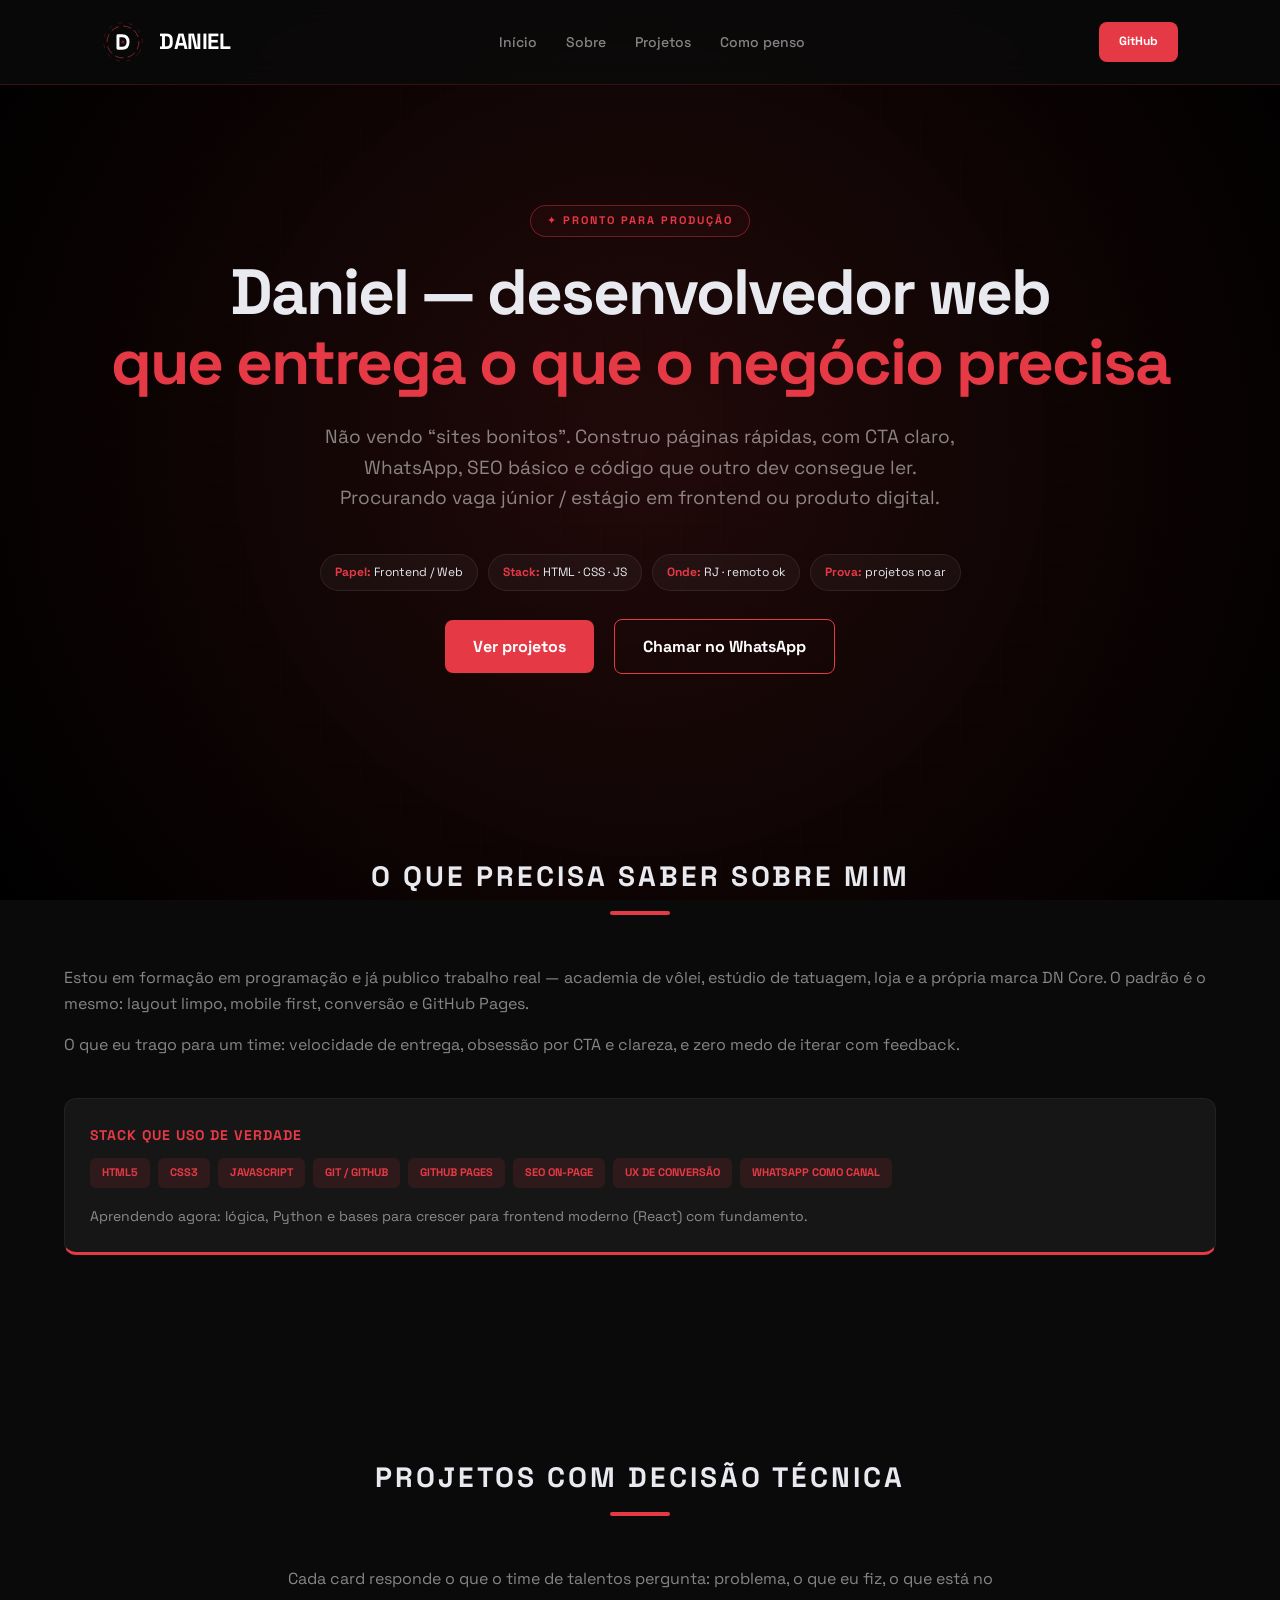
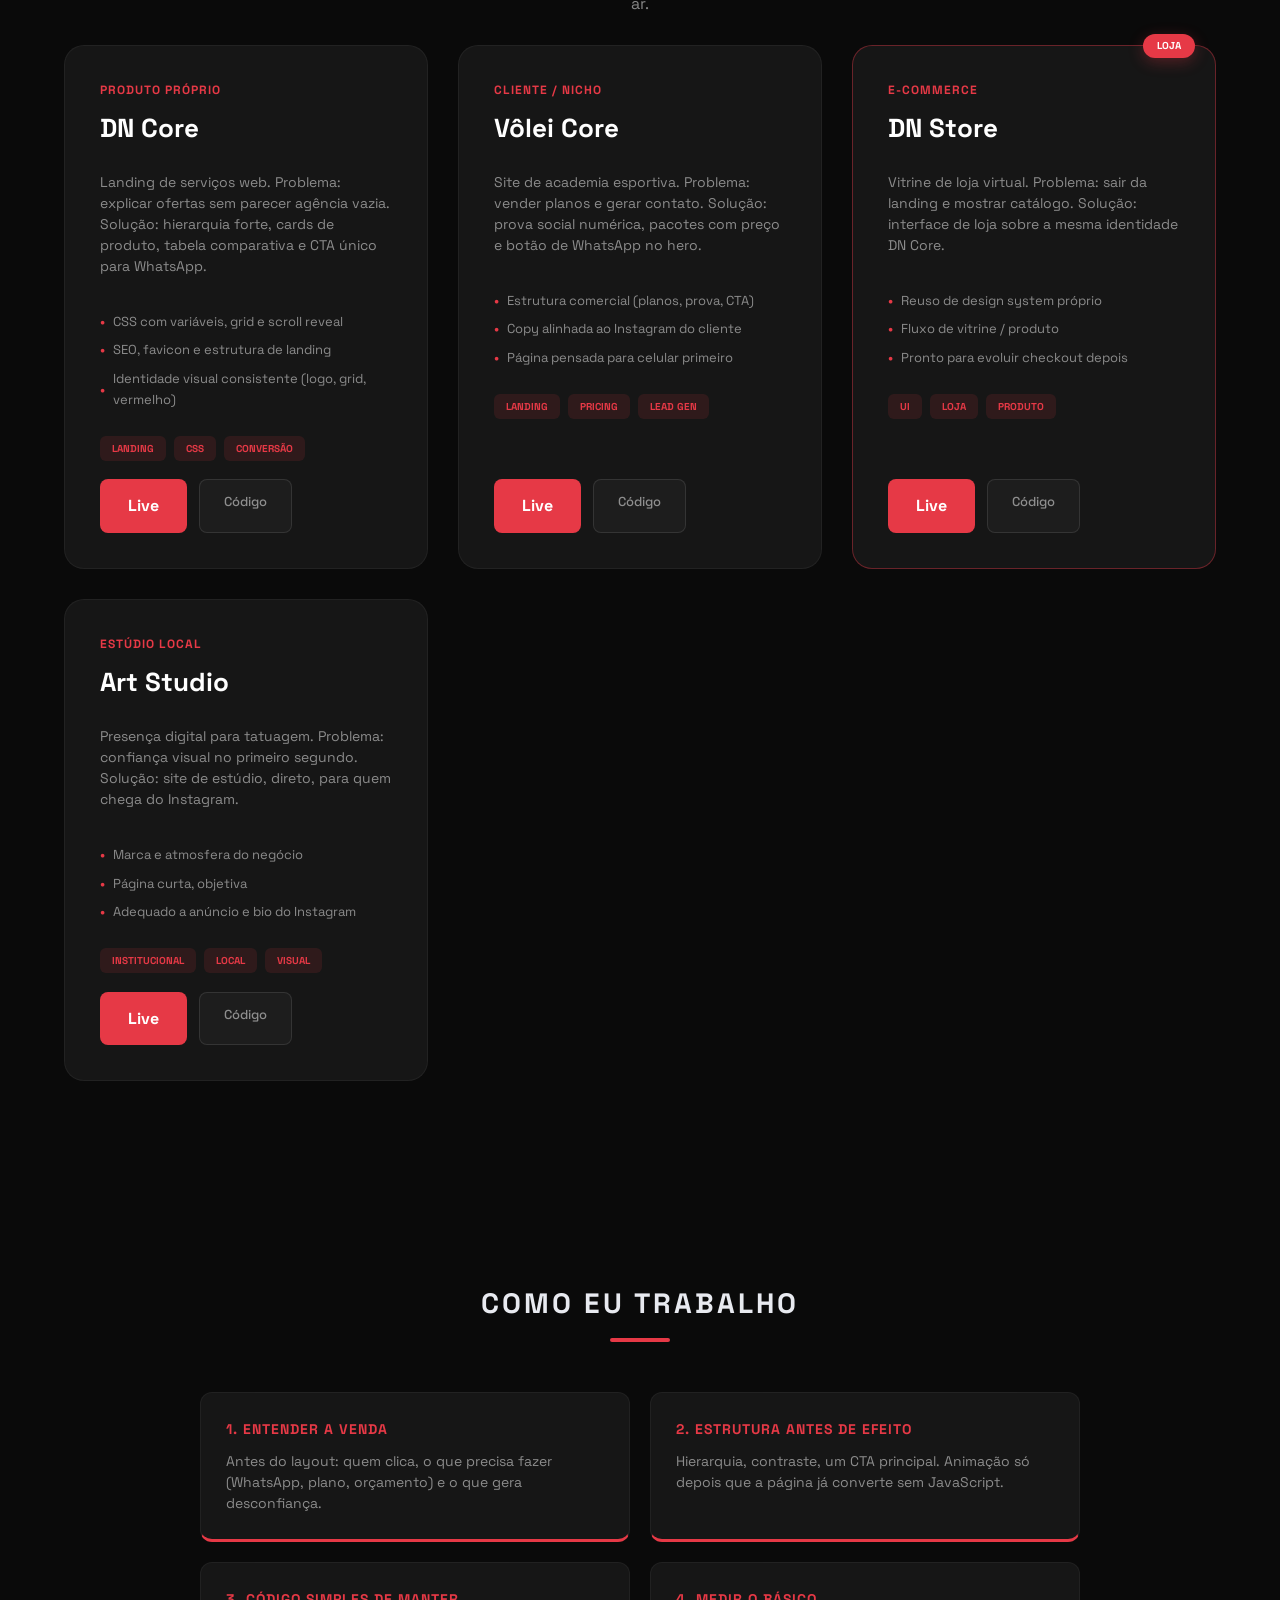
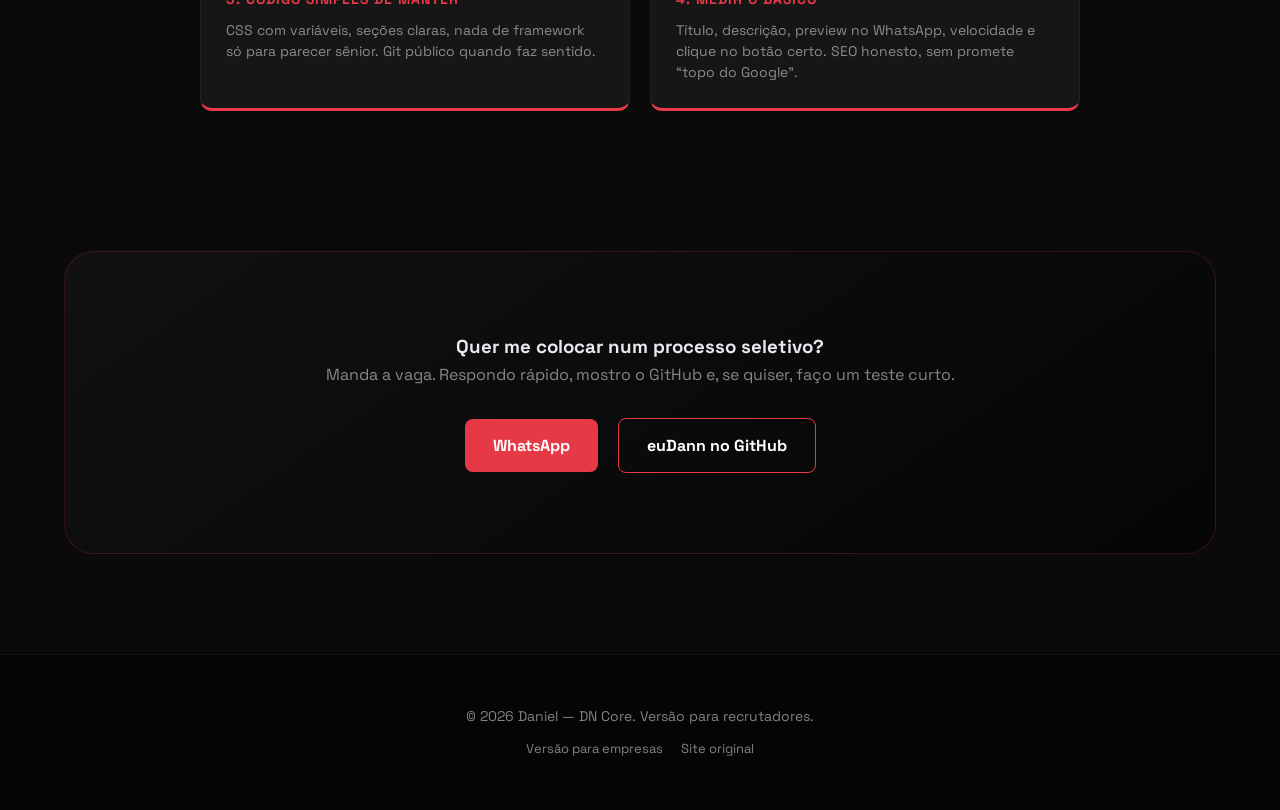
==== commit 2aaba5d9: "Update index.html" ====
--- a/index.html
+++ b/index.html
@@ -111,7 +111,7 @@
 
       <div class="project-card reveal">
         <div class="role">Cliente / nicho</div>
-        <h3>Vôlei Stars</h3>
+        <h3>Vôlei Core</h3>
         <p class="card-desc">Site de academia esportiva. Problema: vender planos e gerar contato. Solução: prova social numérica, pacotes com preço e botão de WhatsApp no hero.</p>
         <ul class="feature-list">
           <li>Estrutura comercial (planos, prova, CTA)</li>
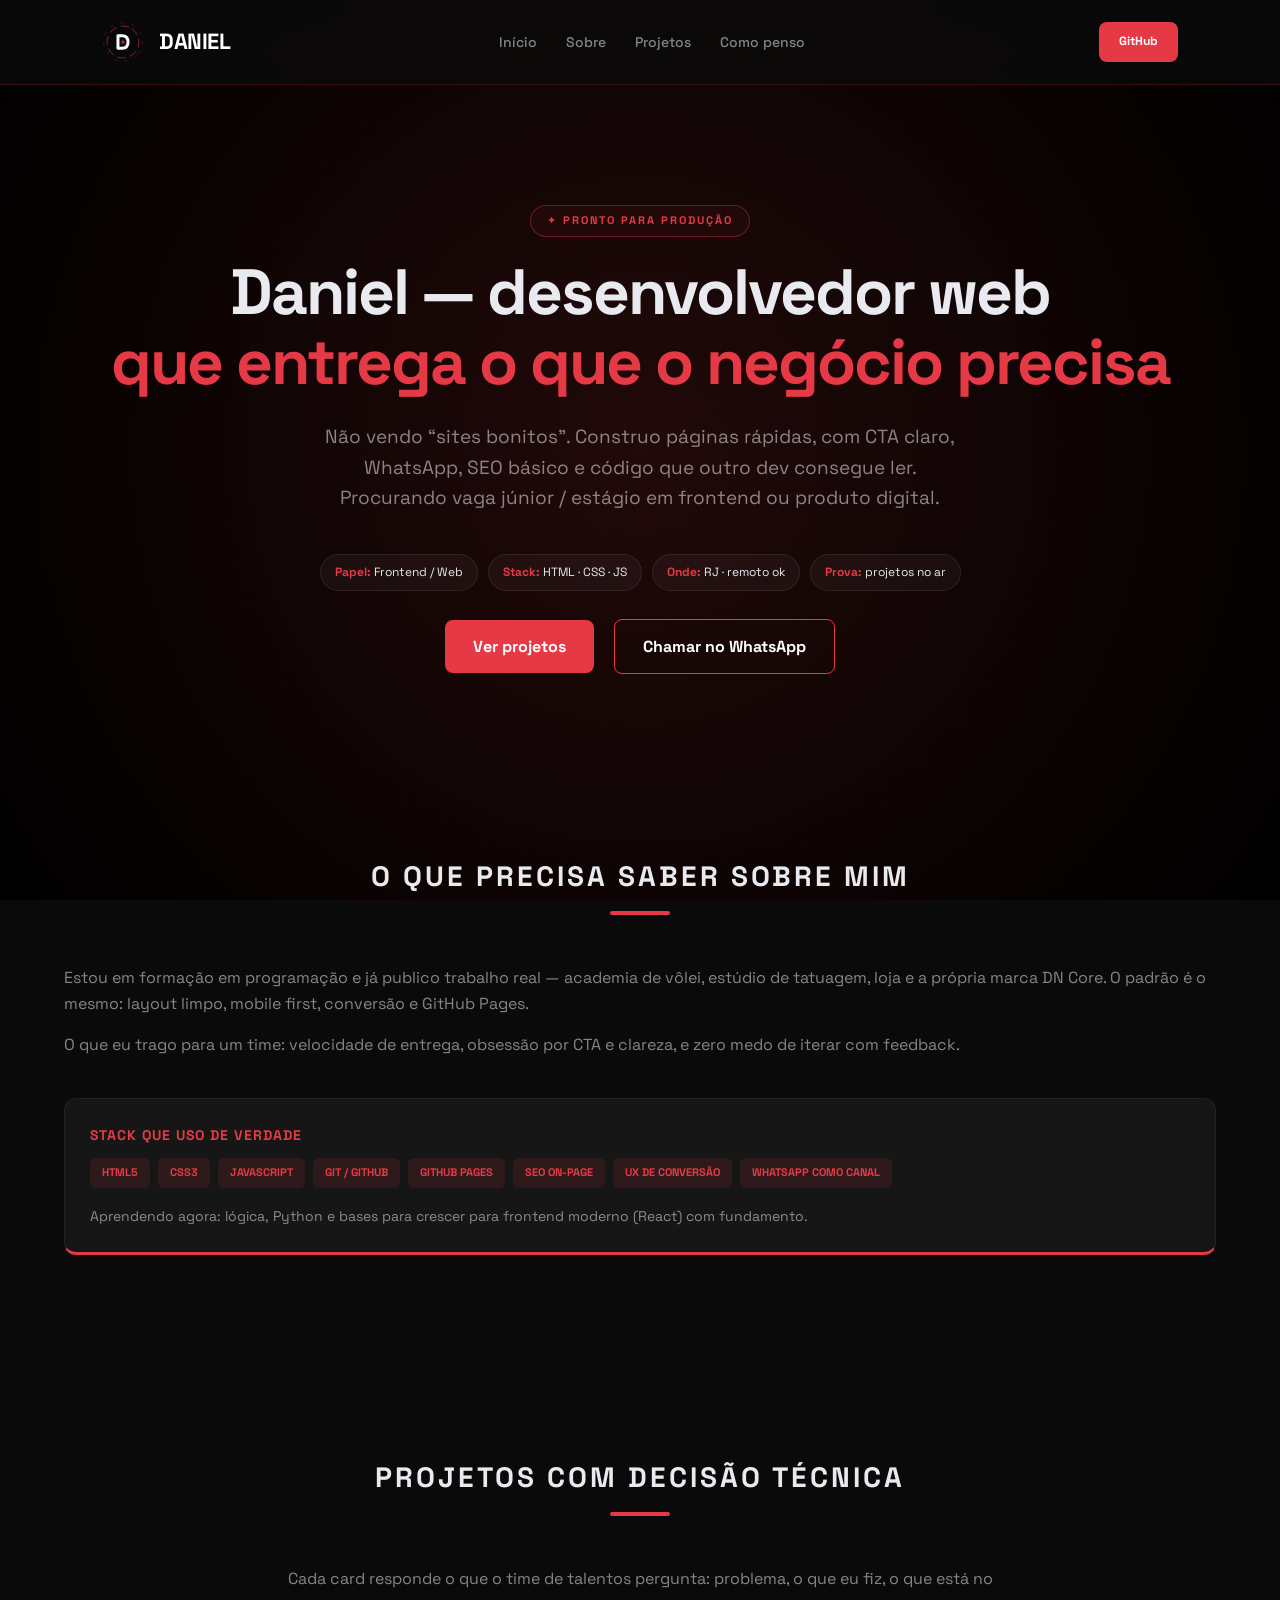
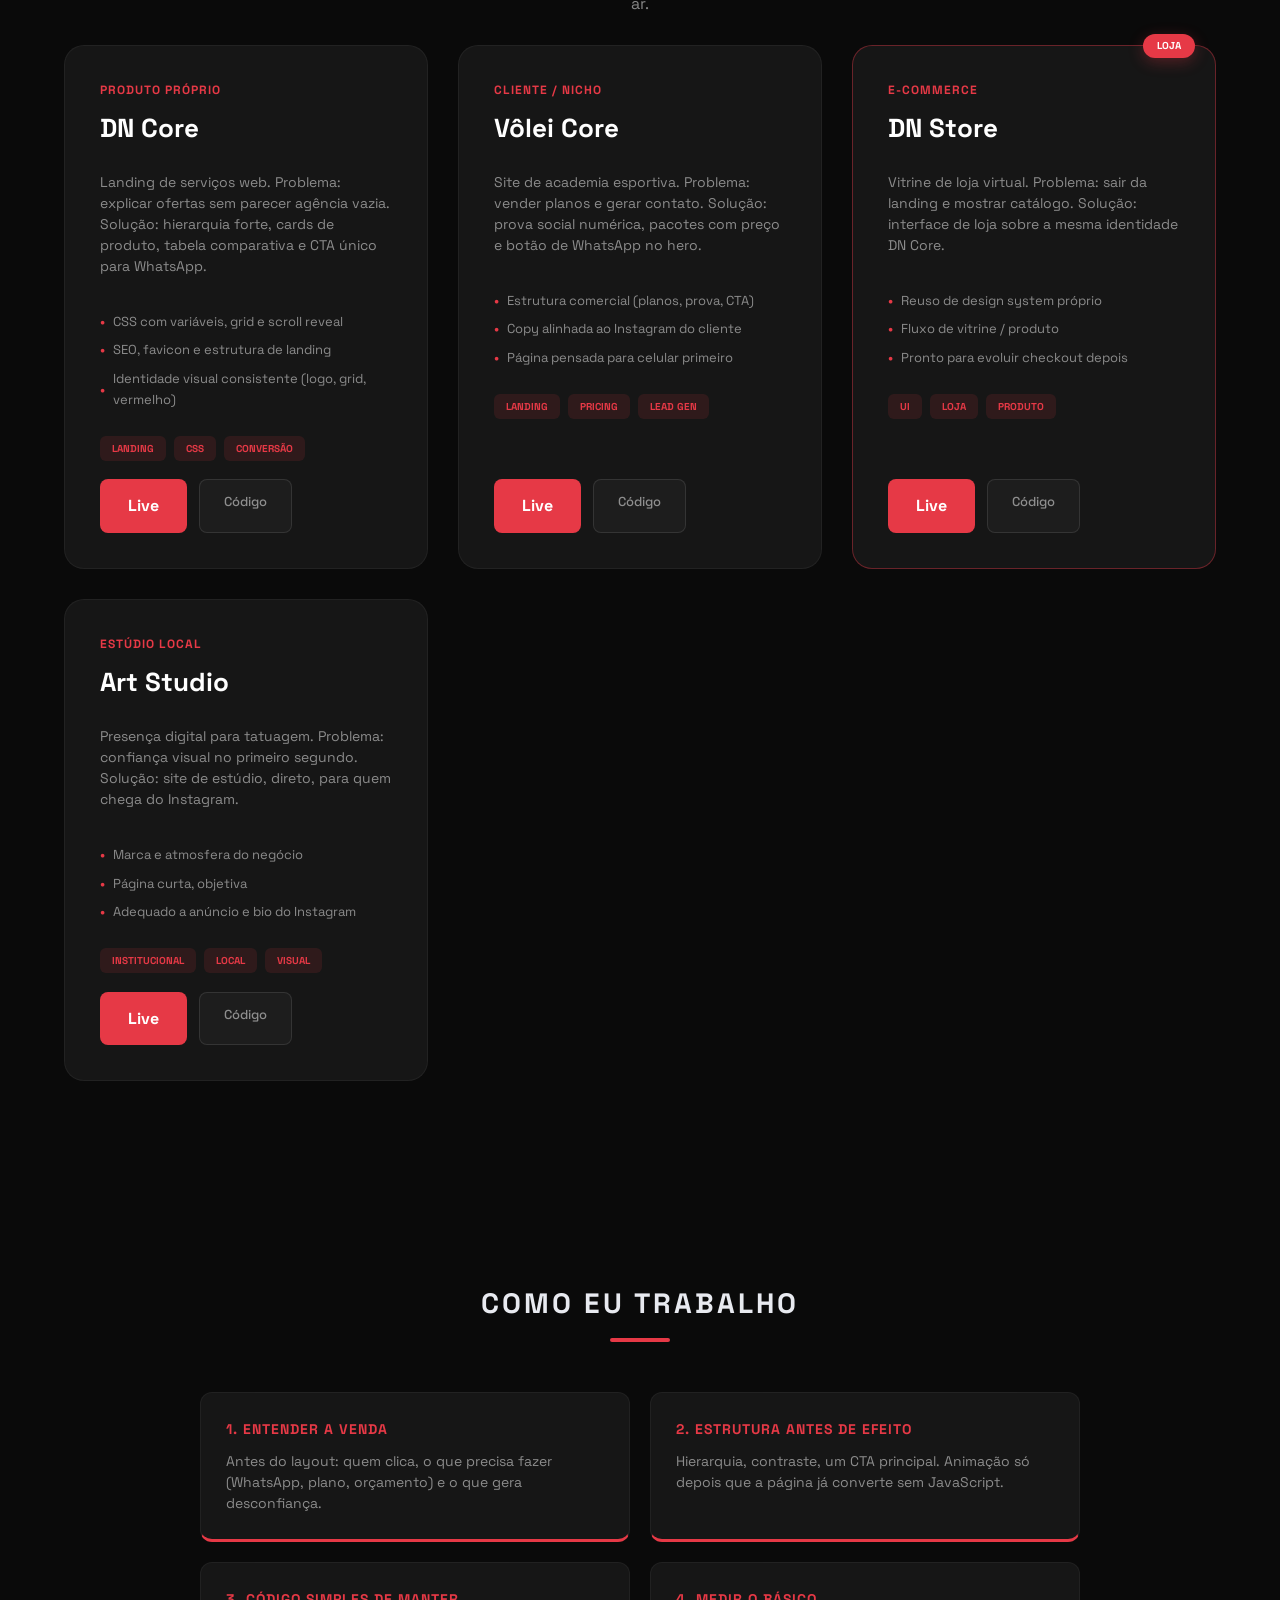
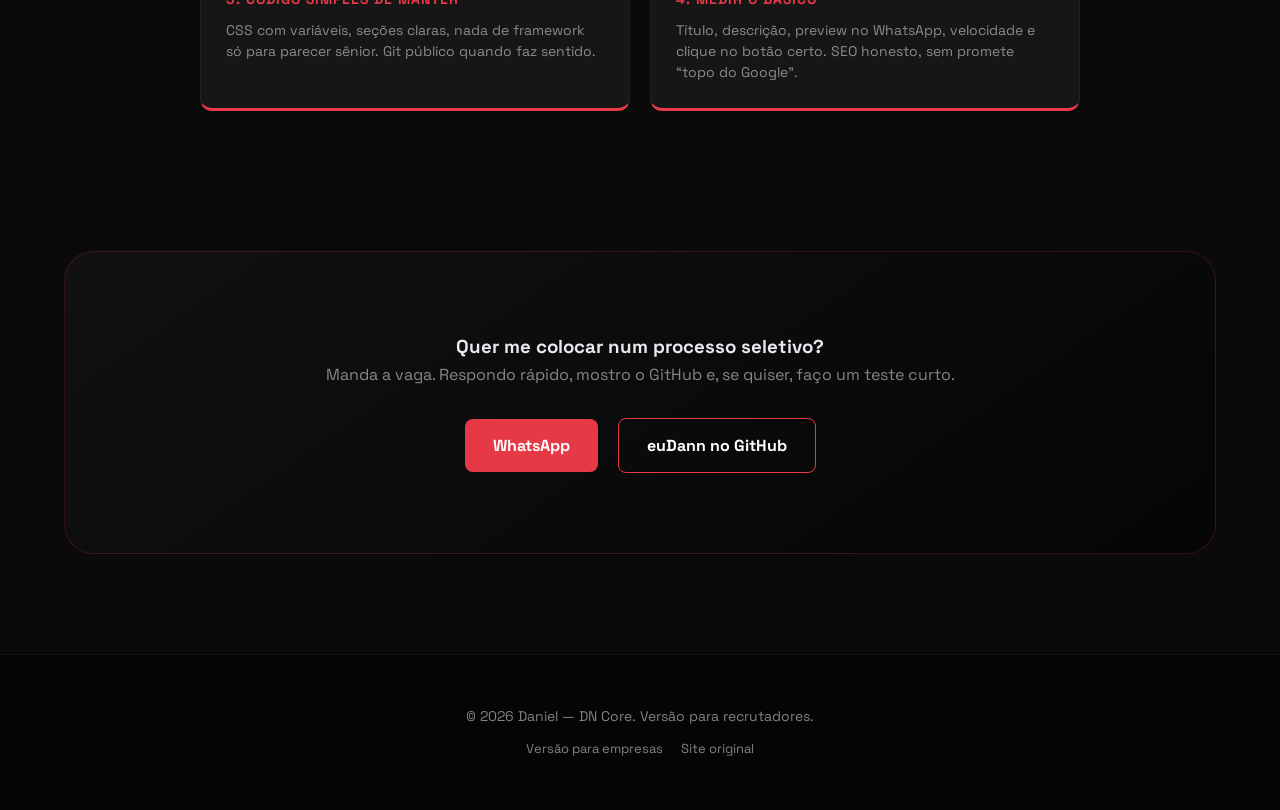
==== commit b3b5d000: "Update index.html" ====
--- a/index.html
+++ b/index.html
@@ -137,7 +137,7 @@
         </ul>
         <div style="margin-bottom: 20px;"><span class="tag">UI</span><span class="tag">Loja</span><span class="tag">Produto</span></div>
         <div class="btn-row">
-          <a href="https://dn-store-8grw.vercel.app/" class="btn-primary" target="_blank" rel="noopener">Live</a>
+          <a href="https://dnstores.vercel.app/" class="btn-primary" target="_blank" rel="noopener">Live</a>
           <a href="https://github.com/euDann/DN-Store" class="btn-example" target="_blank" rel="noopener">Código</a>
         </div>
       </div>
